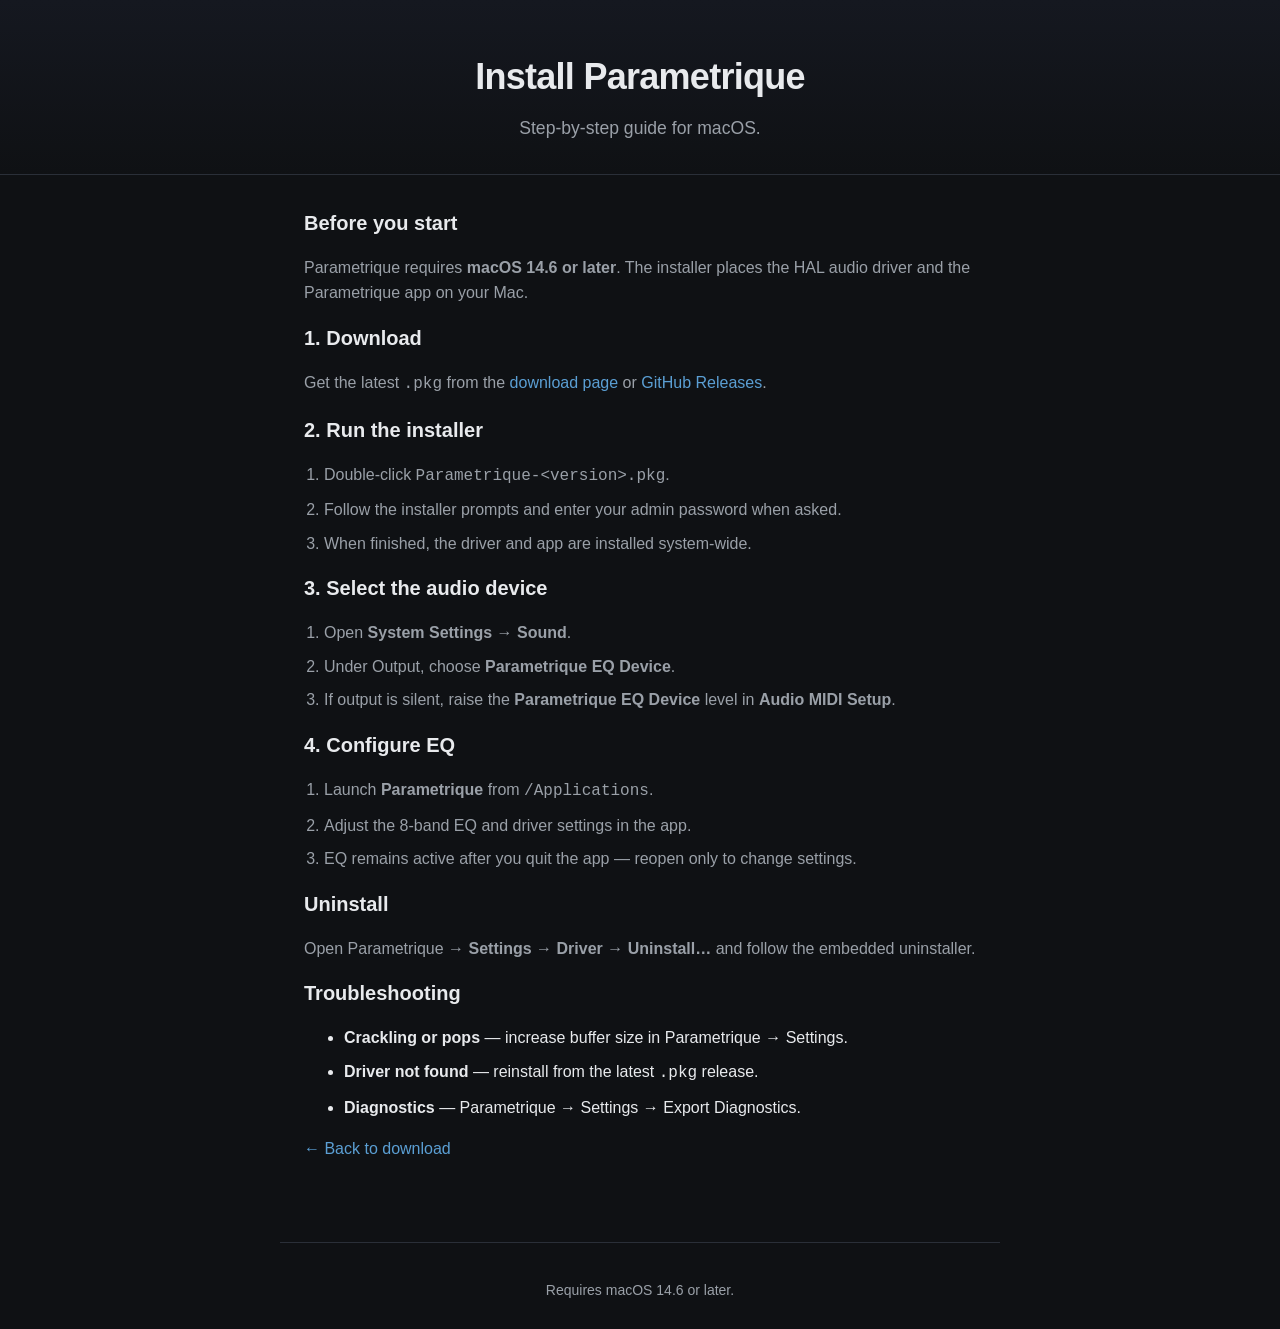
==== docs/install.html @ 57d55e61 "initial commit: create structure" ====
<!DOCTYPE html>
<html lang="en">
  <head>
    <meta charset="utf-8" />
    <meta name="viewport" content="width=device-width, initial-scale=1" />
    <meta name="description" content="How to install Parametrique on macOS." />
    <title>Install — Parametrique</title>
    <link rel="stylesheet" href="css/style.css" />
  </head>
  <body>
    <header class="site-header">
      <h1>Install Parametrique</h1>
      <p class="tagline">Step-by-step guide for macOS.</p>
    </header>

    <main>
      <section>
        <h2>Before you start</h2>
        <p>
          Parametrique requires <strong>macOS 14.6 or later</strong>. The installer
          places the HAL audio driver and the Parametrique app on your Mac.
        </p>
      </section>

      <section>
        <h2>1. Download</h2>
        <p>
          Get the latest <code>.pkg</code> from the
          <a href="index.html">download page</a> or
          <a href="https://github.com/sound-eng/Parametrique-web/releases">GitHub Releases</a>.
        </p>
      </section>

      <section>
        <h2>2. Run the installer</h2>
        <ol>
          <li>Double-click <code>Parametrique-&lt;version&gt;.pkg</code>.</li>
          <li>Follow the installer prompts and enter your admin password when asked.</li>
          <li>When finished, the driver and app are installed system-wide.</li>
        </ol>
      </section>

      <section>
        <h2>3. Select the audio device</h2>
        <ol>
          <li>Open <strong>System Settings → Sound</strong>.</li>
          <li>Under Output, choose <strong>Parametrique EQ Device</strong>.</li>
          <li>
            If output is silent, raise the <strong>Parametrique EQ Device</strong>
            level in <strong>Audio MIDI Setup</strong>.
          </li>
        </ol>
      </section>

      <section>
        <h2>4. Configure EQ</h2>
        <ol>
          <li>Launch <strong>Parametrique</strong> from <code>/Applications</code>.</li>
          <li>Adjust the 8-band EQ and driver settings in the app.</li>
          <li>EQ remains active after you quit the app — reopen only to change settings.</li>
        </ol>
      </section>

      <section>
        <h2>Uninstall</h2>
        <p>
          Open Parametrique → <strong>Settings → Driver → Uninstall…</strong> and
          follow the embedded uninstaller.
        </p>
      </section>

      <section>
        <h2>Troubleshooting</h2>
        <ul>
          <li>
            <strong>Crackling or pops</strong> — increase buffer size in Parametrique
            → Settings.
          </li>
          <li>
            <strong>Driver not found</strong> — reinstall from the latest
            <code>.pkg</code> release.
          </li>
          <li>
            <strong>Diagnostics</strong> — Parametrique → Settings → Export Diagnostics.
          </li>
        </ul>
      </section>

      <p><a href="index.html">← Back to download</a></p>
    </main>

    <footer class="site-footer">
      <p>Requires macOS 14.6 or later.</p>
    </footer>
  </body>
</html>
---- docs/css/style.css ----
:root {
  color-scheme: dark;
  --bg: #0f1114;
  --bg-elevated: #1a1d23;
  --border: #2a2f38;
  --text: #e8eaed;
  --text-muted: #9aa0a8;
  --accent: #5b9fd4;
  --accent-hover: #7ab3de;
  --success: #6bcf8e;
  --font: -apple-system, BlinkMacSystemFont, "Segoe UI", Roboto, Helvetica, Arial, sans-serif;
  --mono: ui-monospace, SFMono-Regular, "SF Mono", Menlo, Consolas, monospace;
  --radius: 10px;
  --max-width: 720px;
}

*,
*::before,
*::after {
  box-sizing: border-box;
}

html {
  font-size: 16px;
}

body {
  margin: 0;
  min-height: 100vh;
  font-family: var(--font);
  background: var(--bg);
  color: var(--text);
  line-height: 1.6;
}

a {
  color: var(--accent);
  text-decoration: none;
}

a:hover {
  color: var(--accent-hover);
  text-decoration: underline;
}

.site-header {
  padding: 3rem 1.5rem 2rem;
  text-align: center;
  border-bottom: 1px solid var(--border);
  background: linear-gradient(180deg, #151820 0%, var(--bg) 100%);
}

.site-header h1 {
  margin: 0 0 0.5rem;
  font-size: 2.25rem;
  font-weight: 600;
  letter-spacing: -0.02em;
}

.tagline {
  margin: 0;
  color: var(--text-muted);
  font-size: 1.1rem;
  max-width: 36rem;
  margin-inline: auto;
}

main {
  max-width: var(--max-width);
  margin: 0 auto;
  padding: 2rem 1.5rem 4rem;
}

.download-card {
  background: var(--bg-elevated);
  border: 1px solid var(--border);
  border-radius: var(--radius);
  padding: 2rem;
  text-align: center;
  margin-bottom: 2.5rem;
}

.download-card .version {
  display: inline-block;
  margin-bottom: 1rem;
  padding: 0.25rem 0.75rem;
  font-size: 0.875rem;
  color: var(--text-muted);
  background: var(--bg);
  border: 1px solid var(--border);
  border-radius: 999px;
}

.download-btn {
  display: inline-block;
  margin: 0.5rem 0 1rem;
  padding: 0.875rem 2rem;
  font-size: 1.05rem;
  font-weight: 600;
  color: #fff;
  background: var(--accent);
  border: none;
  border-radius: var(--radius);
  text-decoration: none;
  transition: background 0.15s ease;
}

.download-btn:hover {
  background: var(--accent-hover);
  color: #fff;
  text-decoration: none;
}

.download-meta {
  margin: 0;
  font-size: 0.9rem;
  color: var(--text-muted);
}

.download-meta code {
  font-family: var(--mono);
  font-size: 0.85em;
}

.hash {
  margin-top: 0.75rem;
  font-family: var(--mono);
  font-size: 0.75rem;
  color: var(--text-muted);
  word-break: break-all;
}

section h2 {
  margin: 0 0 1rem;
  font-size: 1.25rem;
  font-weight: 600;
}

section p,
section ol {
  color: var(--text-muted);
}

section ol {
  padding-left: 1.25rem;
}

section li + li {
  margin-top: 0.5rem;
}

.features {
  display: grid;
  gap: 1rem;
  margin: 2rem 0;
}

.feature {
  padding: 1rem 1.25rem;
  background: var(--bg-elevated);
  border: 1px solid var(--border);
  border-radius: var(--radius);
}

.feature strong {
  display: block;
  margin-bottom: 0.25rem;
  color: var(--text);
}

.feature span {
  font-size: 0.95rem;
  color: var(--text-muted);
}

.site-footer {
  max-width: var(--max-width);
  margin: 0 auto;
  padding: 2rem 1.5rem;
  border-top: 1px solid var(--border);
  font-size: 0.875rem;
  color: var(--text-muted);
  text-align: center;
}

.site-footer p {
  margin: 0.25rem 0;
}

.error {
  color: #e07070;
}

@media (max-width: 480px) {
  .site-header h1 {
    font-size: 1.75rem;
  }

  .download-card {
    padding: 1.5rem 1rem;
  }
}
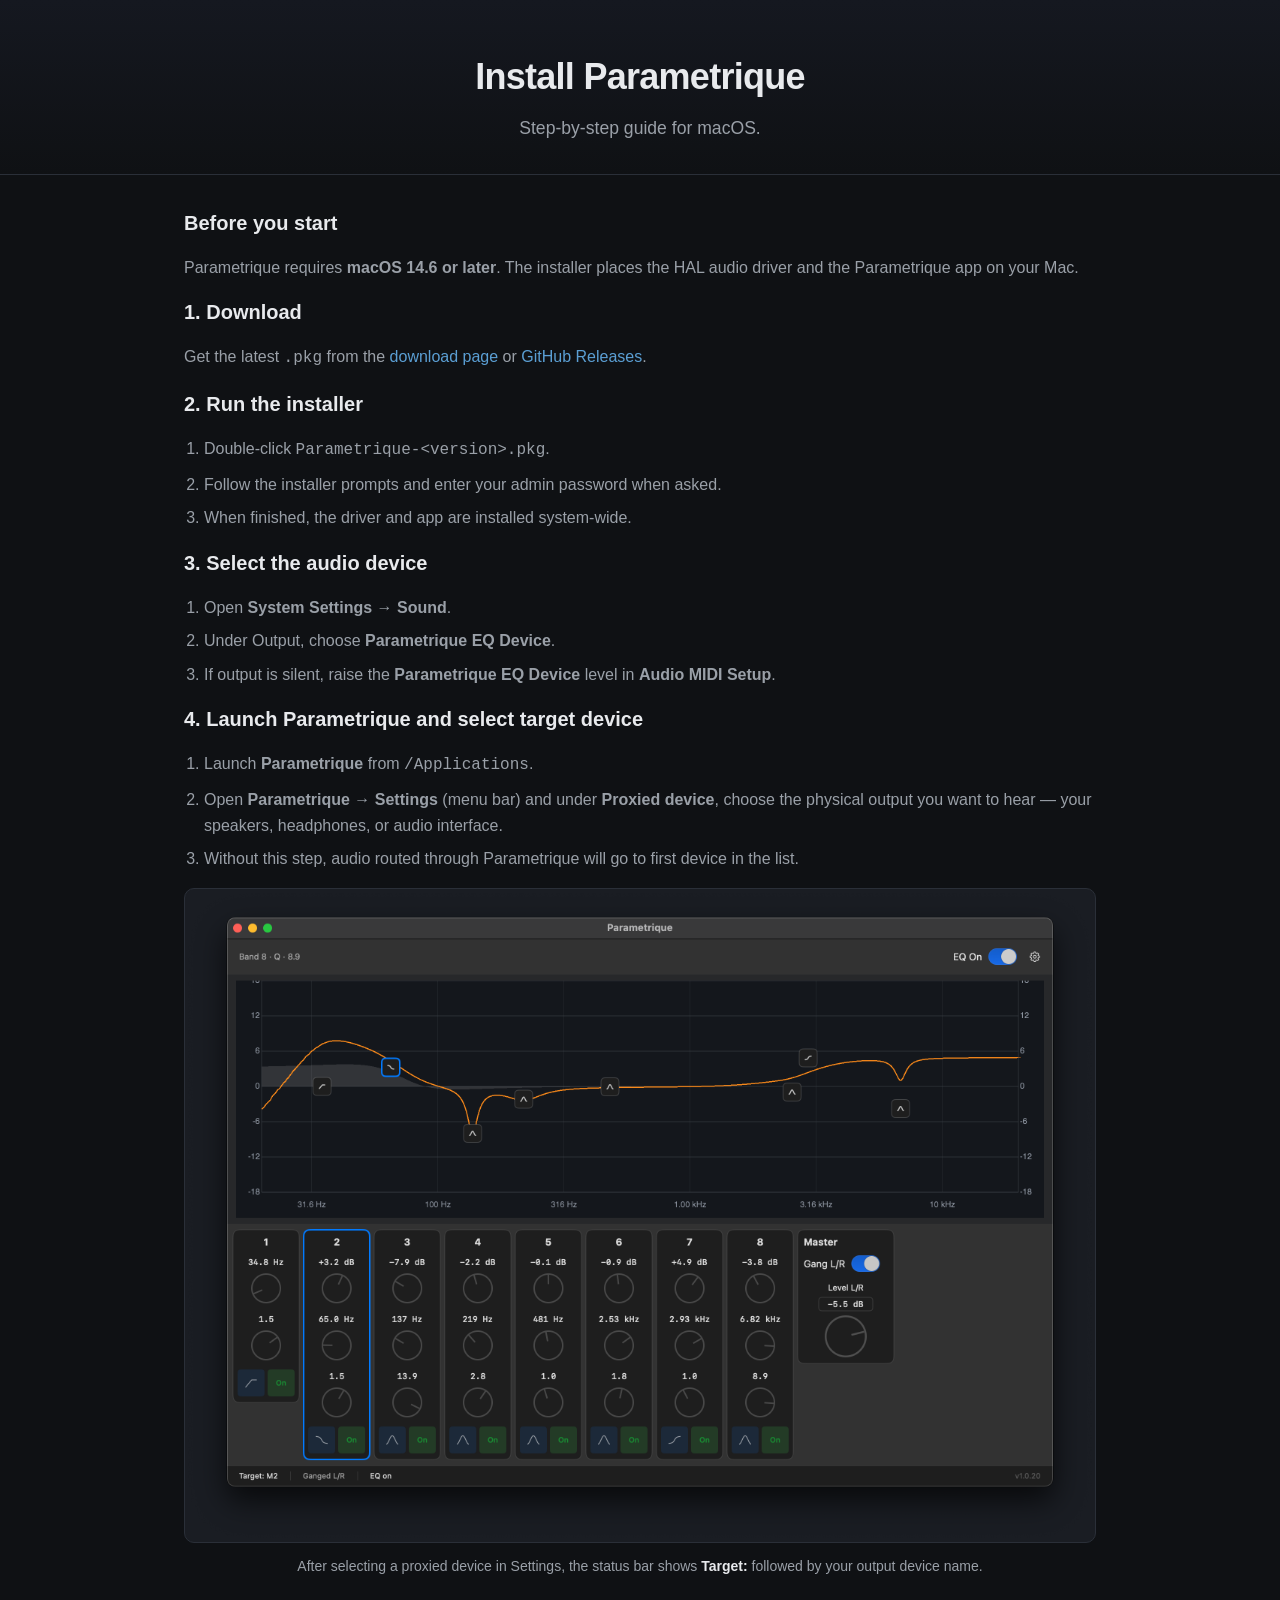
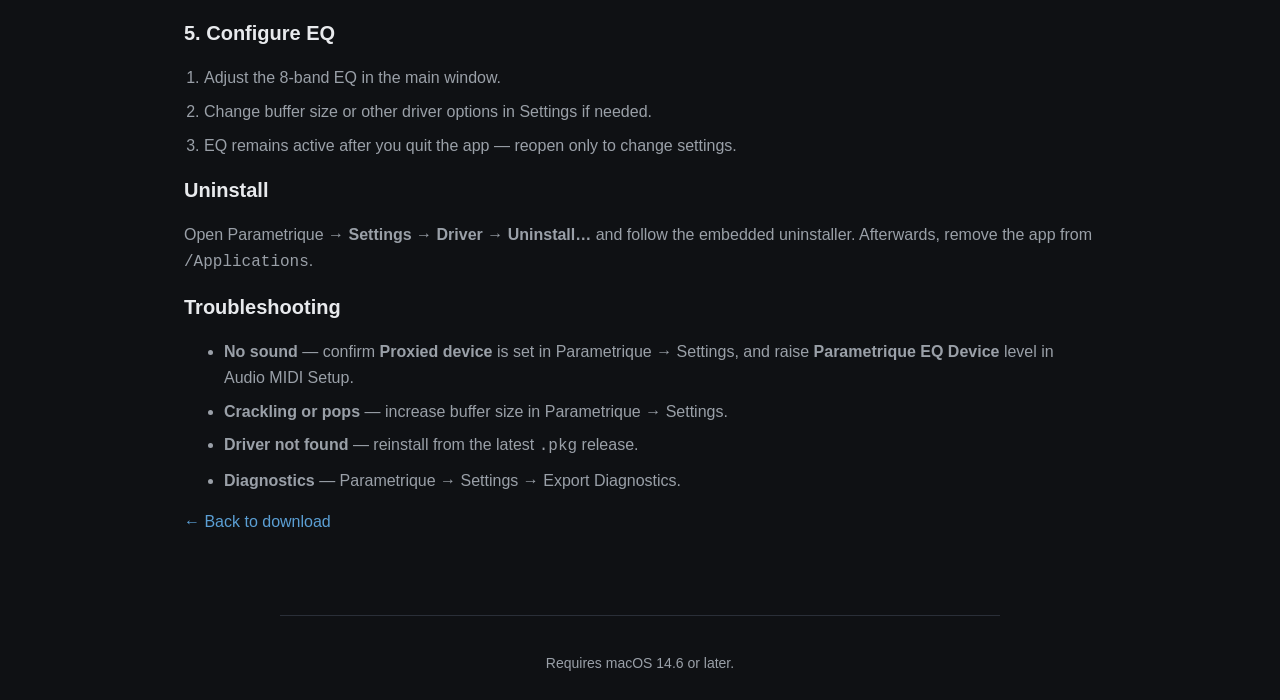
==== commit d5440631: "added a screenshot of RC" ====
--- a/docs/install.html
+++ b/docs/install.html
@@ -13,7 +13,7 @@
       <p class="tagline">Step-by-step guide for macOS.</p>
     </header>
 
-    <main>
+    <main class="wide">
       <section>
         <h2>Before you start</h2>
         <p>
@@ -53,10 +53,37 @@
       </section>
 
       <section>
-        <h2>4. Configure EQ</h2>
+        <h2>4. Launch Parametrique and select target device</h2>
         <ol>
           <li>Launch <strong>Parametrique</strong> from <code>/Applications</code>.</li>
-          <li>Adjust the 8-band EQ and driver settings in the app.</li>
+          <li>
+            Open <strong>Parametrique → Settings</strong> (menu bar) and under
+            <strong>Proxied device</strong>, choose the physical output you want to
+            hear — your speakers, headphones, or audio interface.
+          </li>
+          <li>
+            Without this step, audio routed through Parametrique will go to first device in the list.
+          </li>
+        </ol>
+        <figure class="screenshot">
+          <img
+            src="assets/parametrique-main-window.png"
+            alt="Parametrique main window with Target device shown in the status bar"
+            width="1120"
+            height="720"
+          />
+          <figcaption>
+            After selecting a proxied device in Settings, the status bar shows
+            <strong>Target:</strong> followed by your output device name.
+          </figcaption>
+        </figure>
+      </section>
+
+      <section>
+        <h2>5. Configure EQ</h2>
+        <ol>
+          <li>Adjust the 8-band EQ in the main window.</li>
+          <li>Change buffer size or other driver options in Settings if needed.</li>
           <li>EQ remains active after you quit the app — reopen only to change settings.</li>
         </ol>
       </section>
@@ -65,13 +92,18 @@
         <h2>Uninstall</h2>
         <p>
           Open Parametrique → <strong>Settings → Driver → Uninstall…</strong> and
-          follow the embedded uninstaller.
+          follow the embedded uninstaller. Afterwards, remove the app from <code>/Applications</code>.
         </p>
       </section>
 
       <section>
         <h2>Troubleshooting</h2>
         <ul>
+          <li>
+            <strong>No sound</strong> — confirm <strong>Proxied device</strong> is set in
+            Parametrique → Settings, and raise <strong>Parametrique EQ Device</strong>
+            level in Audio MIDI Setup.
+          </li>
           <li>
             <strong>Crackling or pops</strong> — increase buffer size in Parametrique
             → Settings.
--- a/docs/css/style.css
+++ b/docs/css/style.css
@@ -71,6 +71,34 @@
   padding: 2rem 1.5rem 4rem;
 }
 
+main.wide {
+  max-width: 960px;
+}
+
+.screenshot {
+  margin: 0 0 2.5rem;
+}
+
+.screenshot img {
+  display: block;
+  width: 100%;
+  height: auto;
+  border: 1px solid var(--border);
+  border-radius: var(--radius);
+  background: var(--bg-elevated);
+}
+
+.screenshot figcaption {
+  margin-top: 0.75rem;
+  font-size: 0.875rem;
+  color: var(--text-muted);
+  text-align: center;
+}
+
+.screenshot figcaption strong {
+  color: var(--text);
+}
+
 .download-card {
   background: var(--bg-elevated);
   border: 1px solid var(--border);
@@ -137,7 +165,8 @@
 }
 
 section p,
-section ol {
+section ol,
+section ul {
   color: var(--text-muted);
 }
 
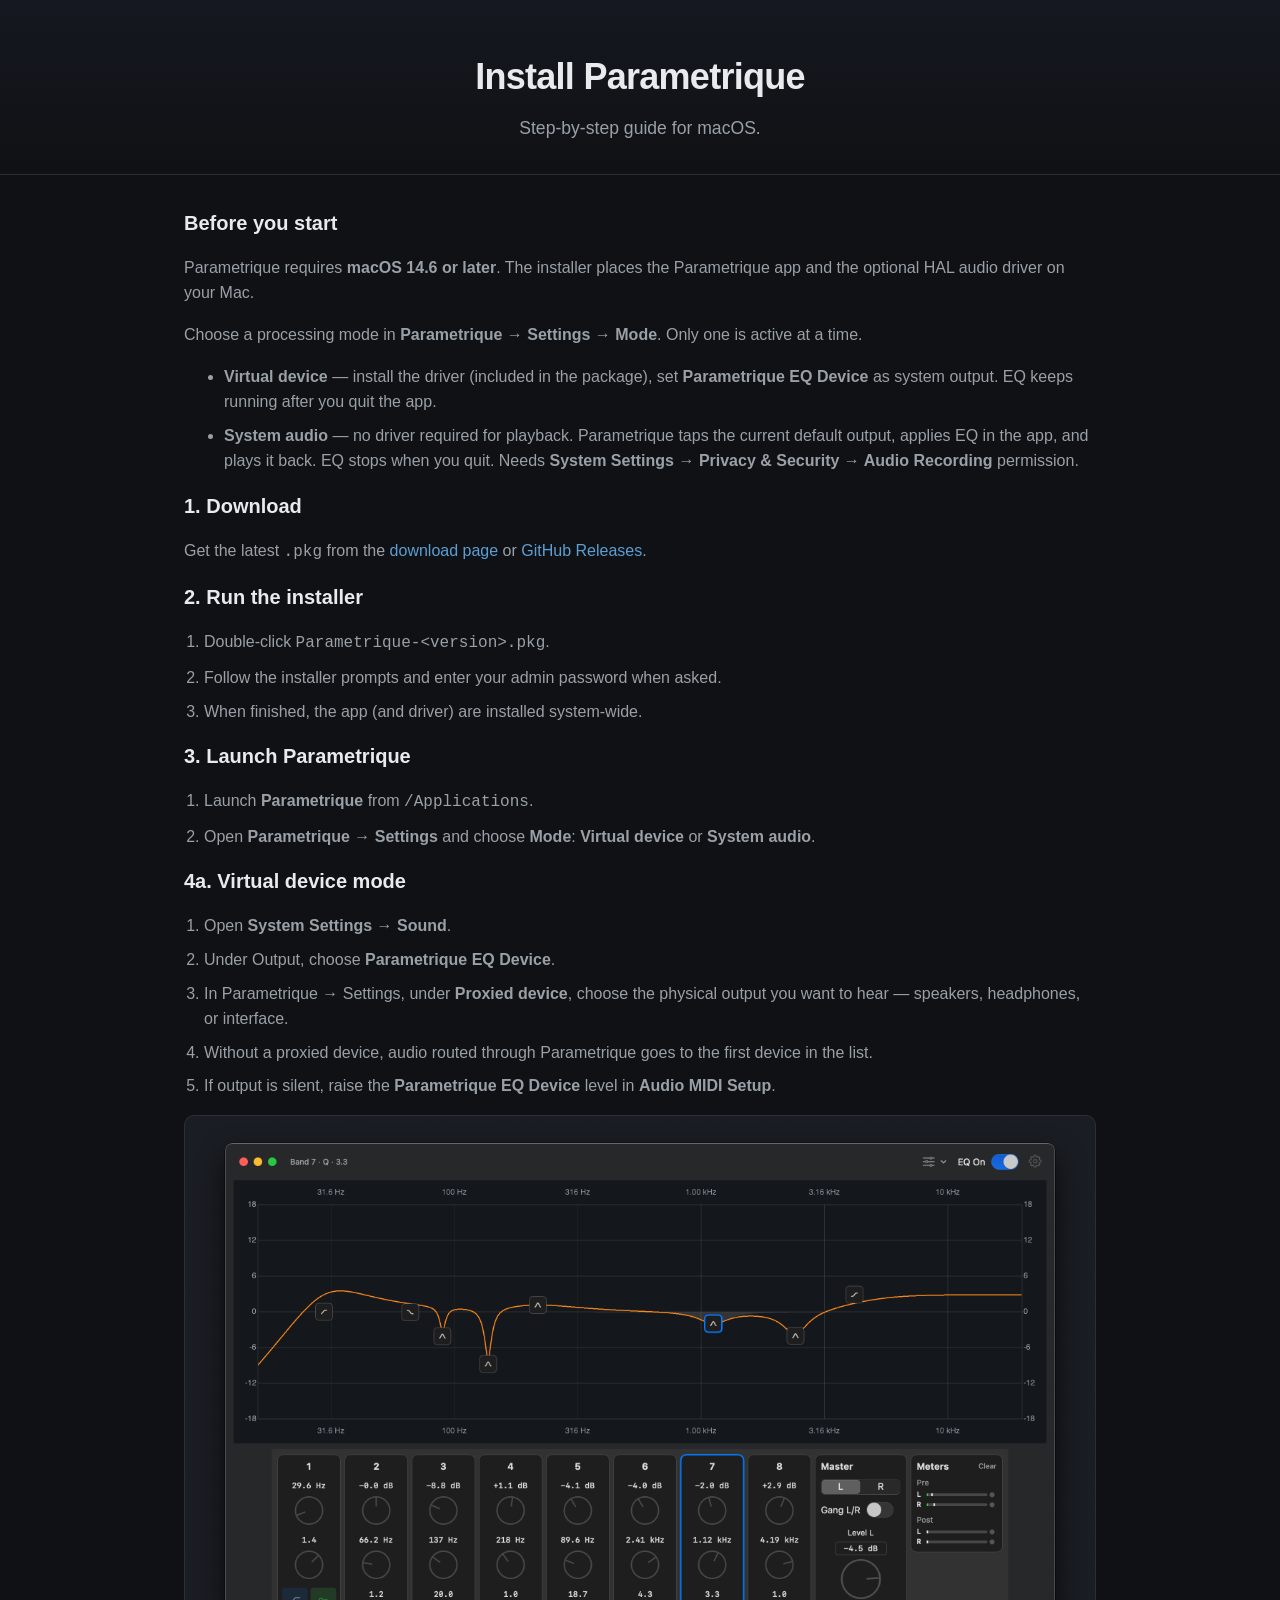
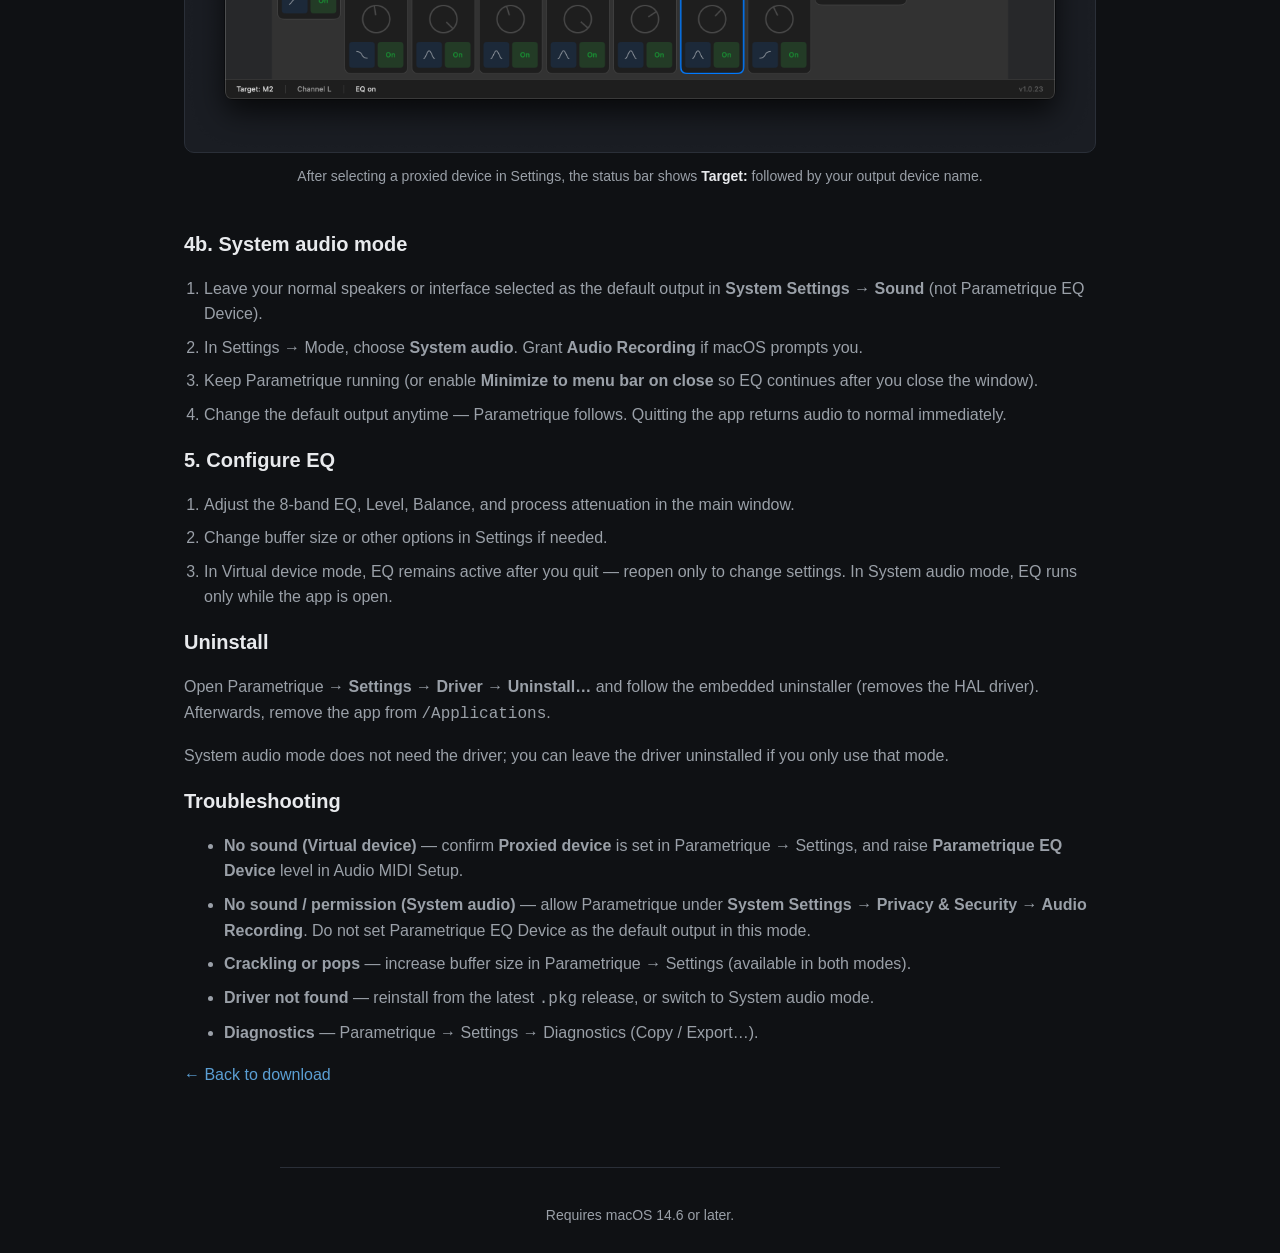
==== commit e07c2572: "update text according to changelog" ====
--- a/docs/install.html
+++ b/docs/install.html
@@ -18,8 +18,26 @@
         <h2>Before you start</h2>
         <p>
           Parametrique requires <strong>macOS 14.6 or later</strong>. The installer
-          places the HAL audio driver and the Parametrique app on your Mac.
+          places the Parametrique app and the optional HAL audio driver on your Mac.
         </p>
+        <p>
+          Choose a processing mode in <strong>Parametrique → Settings → Mode</strong>.
+          Only one is active at a time.
+        </p>
+        <ul>
+          <li>
+            <strong>Virtual device</strong> — install the driver (included in the
+            package), set <strong>Parametrique EQ Device</strong> as system output.
+            EQ keeps running after you quit the app.
+          </li>
+          <li>
+            <strong>System audio</strong> — no driver required for playback. Parametrique
+            taps the current default output, applies EQ in the app, and plays it back.
+            EQ stops when you quit. Needs
+            <strong>System Settings → Privacy &amp; Security → Audio Recording</strong>
+            permission.
+          </li>
+        </ul>
       </section>
 
       <section>
@@ -27,7 +45,7 @@
         <p>
           Get the latest <code>.pkg</code> from the
           <a href="index.html">download page</a> or
-          <a href="https://github.com/sound-eng/Parametrique-web/releases">GitHub Releases</a>.
+          <a href="https://github.com/sound-eng/parametrique-web/releases">GitHub Releases</a>.
         </p>
       </section>
 
@@ -36,33 +54,38 @@
         <ol>
           <li>Double-click <code>Parametrique-&lt;version&gt;.pkg</code>.</li>
           <li>Follow the installer prompts and enter your admin password when asked.</li>
-          <li>When finished, the driver and app are installed system-wide.</li>
+          <li>When finished, the app (and driver) are installed system-wide.</li>
         </ol>
       </section>
 
       <section>
-        <h2>3. Select the audio device</h2>
+        <h2>3. Launch Parametrique</h2>
         <ol>
-          <li>Open <strong>System Settings → Sound</strong>.</li>
-          <li>Under Output, choose <strong>Parametrique EQ Device</strong>.</li>
+          <li>Launch <strong>Parametrique</strong> from <code>/Applications</code>.</li>
           <li>
-            If output is silent, raise the <strong>Parametrique EQ Device</strong>
-            level in <strong>Audio MIDI Setup</strong>.
+            Open <strong>Parametrique → Settings</strong> and choose
+            <strong>Mode</strong>: <strong>Virtual device</strong> or
+            <strong>System audio</strong>.
           </li>
         </ol>
       </section>
 
       <section>
-        <h2>4. Launch Parametrique and select target device</h2>
+        <h2>4a. Virtual device mode</h2>
         <ol>
-          <li>Launch <strong>Parametrique</strong> from <code>/Applications</code>.</li>
+          <li>Open <strong>System Settings → Sound</strong>.</li>
+          <li>Under Output, choose <strong>Parametrique EQ Device</strong>.</li>
           <li>
-            Open <strong>Parametrique → Settings</strong> (menu bar) and under
-            <strong>Proxied device</strong>, choose the physical output you want to
-            hear — your speakers, headphones, or audio interface.
+            In Parametrique → Settings, under <strong>Proxied device</strong>, choose
+            the physical output you want to hear — speakers, headphones, or interface.
           </li>
           <li>
-            Without this step, audio routed through Parametrique will go to first device in the list.
+            Without a proxied device, audio routed through Parametrique goes to the
+            first device in the list.
+          </li>
+          <li>
+            If output is silent, raise the <strong>Parametrique EQ Device</strong>
+            level in <strong>Audio MIDI Setup</strong>.
           </li>
         </ol>
         <figure class="screenshot">
@@ -80,11 +103,37 @@
       </section>
 
       <section>
+        <h2>4b. System audio mode</h2>
+        <ol>
+          <li>
+            Leave your normal speakers or interface selected as the default output in
+            <strong>System Settings → Sound</strong> (not Parametrique EQ Device).
+          </li>
+          <li>
+            In Settings → Mode, choose <strong>System audio</strong>. Grant
+            <strong>Audio Recording</strong> if macOS prompts you.
+          </li>
+          <li>
+            Keep Parametrique running (or enable
+            <strong>Minimize to menu bar on close</strong> so EQ continues after you
+            close the window).
+          </li>
+          <li>
+            Change the default output anytime — Parametrique follows. Quitting the app
+            returns audio to normal immediately.
+          </li>
+        </ol>
+      </section>
+
+      <section>
         <h2>5. Configure EQ</h2>
         <ol>
-          <li>Adjust the 8-band EQ in the main window.</li>
-          <li>Change buffer size or other driver options in Settings if needed.</li>
-          <li>EQ remains active after you quit the app — reopen only to change settings.</li>
+          <li>Adjust the 8-band EQ, Level, Balance, and process attenuation in the main window.</li>
+          <li>Change buffer size or other options in Settings if needed.</li>
+          <li>
+            In Virtual device mode, EQ remains active after you quit — reopen only to
+            change settings. In System audio mode, EQ runs only while the app is open.
+          </li>
         </ol>
       </section>
 
@@ -92,7 +141,12 @@
         <h2>Uninstall</h2>
         <p>
           Open Parametrique → <strong>Settings → Driver → Uninstall…</strong> and
-          follow the embedded uninstaller. Afterwards, remove the app from <code>/Applications</code>.
+          follow the embedded uninstaller (removes the HAL driver). Afterwards, remove
+          the app from <code>/Applications</code>.
+        </p>
+        <p>
+          System audio mode does not need the driver; you can leave the driver
+          uninstalled if you only use that mode.
         </p>
       </section>
 
@@ -100,20 +154,26 @@
         <h2>Troubleshooting</h2>
         <ul>
           <li>
-            <strong>No sound</strong> — confirm <strong>Proxied device</strong> is set in
-            Parametrique → Settings, and raise <strong>Parametrique EQ Device</strong>
-            level in Audio MIDI Setup.
+            <strong>No sound (Virtual device)</strong> — confirm
+            <strong>Proxied device</strong> is set in Parametrique → Settings, and raise
+            <strong>Parametrique EQ Device</strong> level in Audio MIDI Setup.
+          </li>
+          <li>
+            <strong>No sound / permission (System audio)</strong> — allow Parametrique
+            under <strong>System Settings → Privacy &amp; Security → Audio Recording</strong>.
+            Do not set Parametrique EQ Device as the default output in this mode.
           </li>
           <li>
             <strong>Crackling or pops</strong> — increase buffer size in Parametrique
-            → Settings.
+            → Settings (available in both modes).
           </li>
           <li>
             <strong>Driver not found</strong> — reinstall from the latest
-            <code>.pkg</code> release.
+            <code>.pkg</code> release, or switch to System audio mode.
           </li>
           <li>
-            <strong>Diagnostics</strong> — Parametrique → Settings → Export Diagnostics.
+            <strong>Diagnostics</strong> — Parametrique → Settings → Diagnostics
+            (Copy / Export…).
           </li>
         </ul>
       </section>
